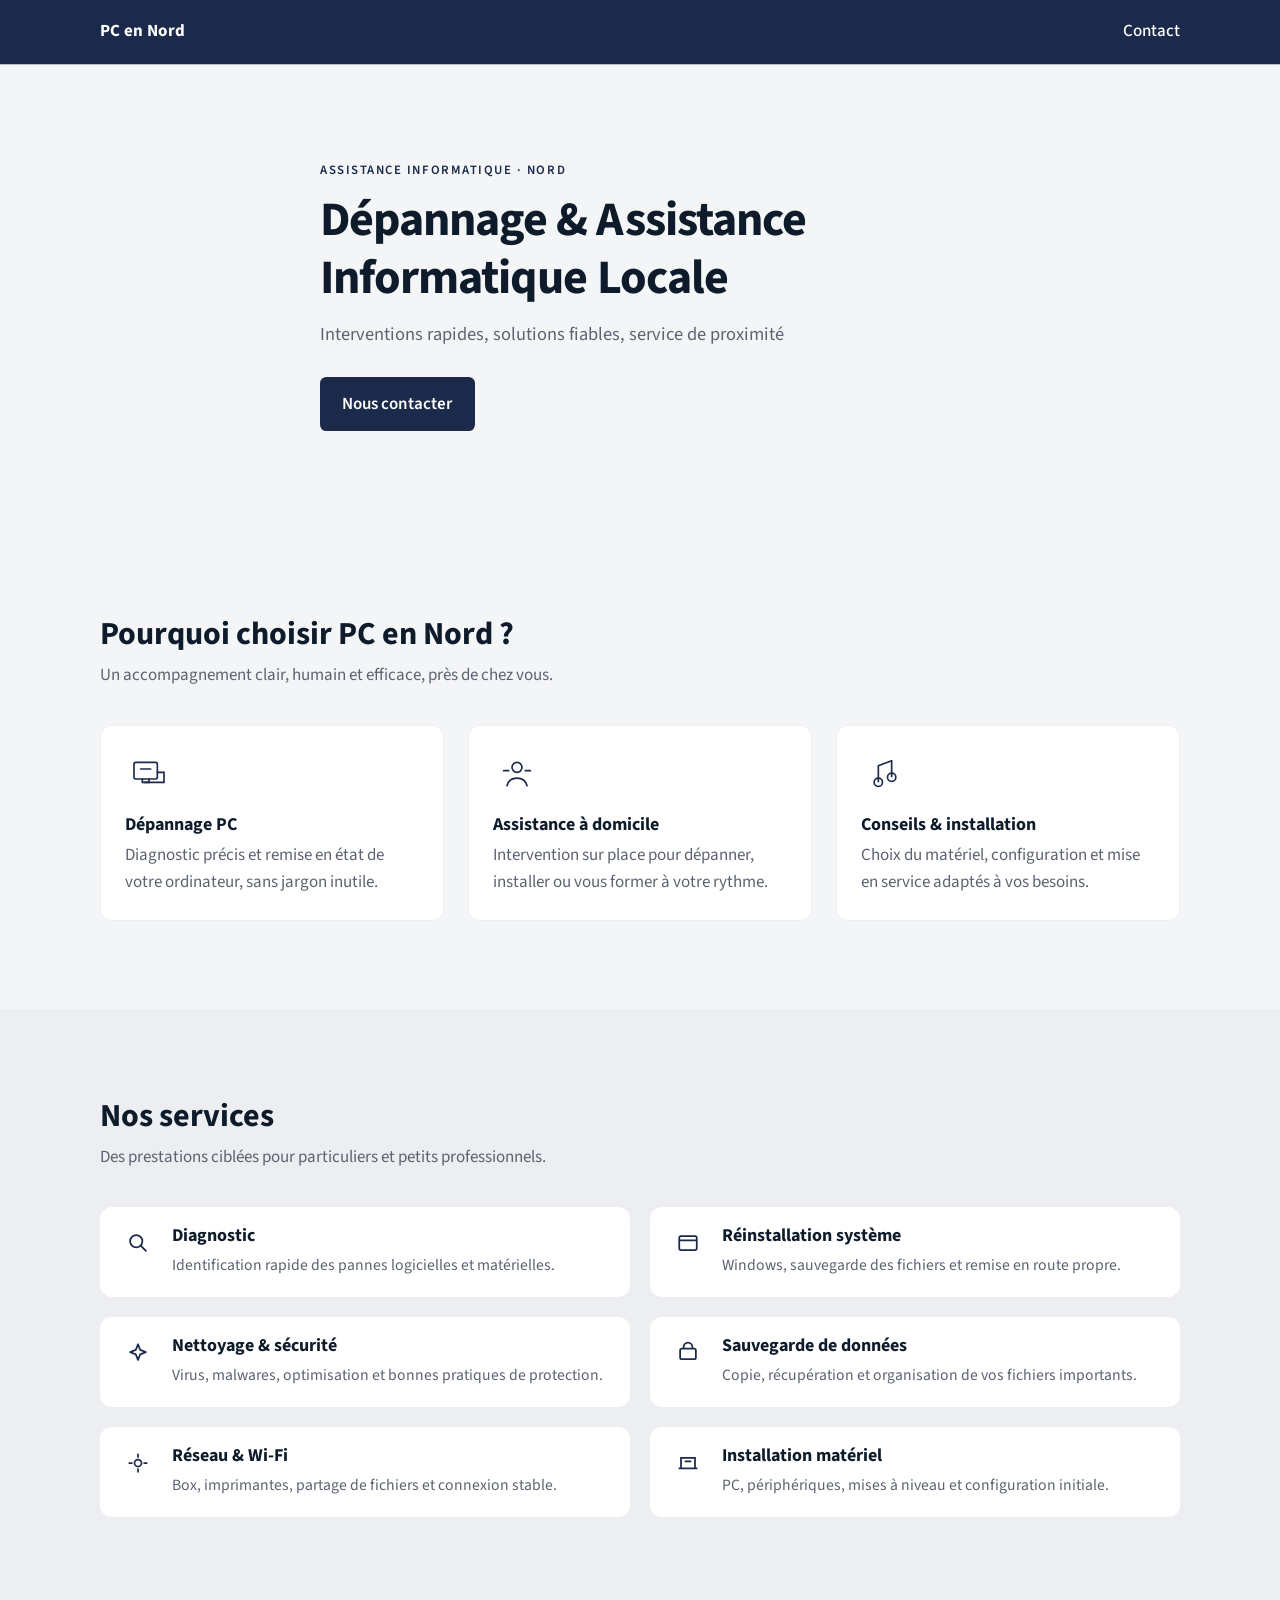
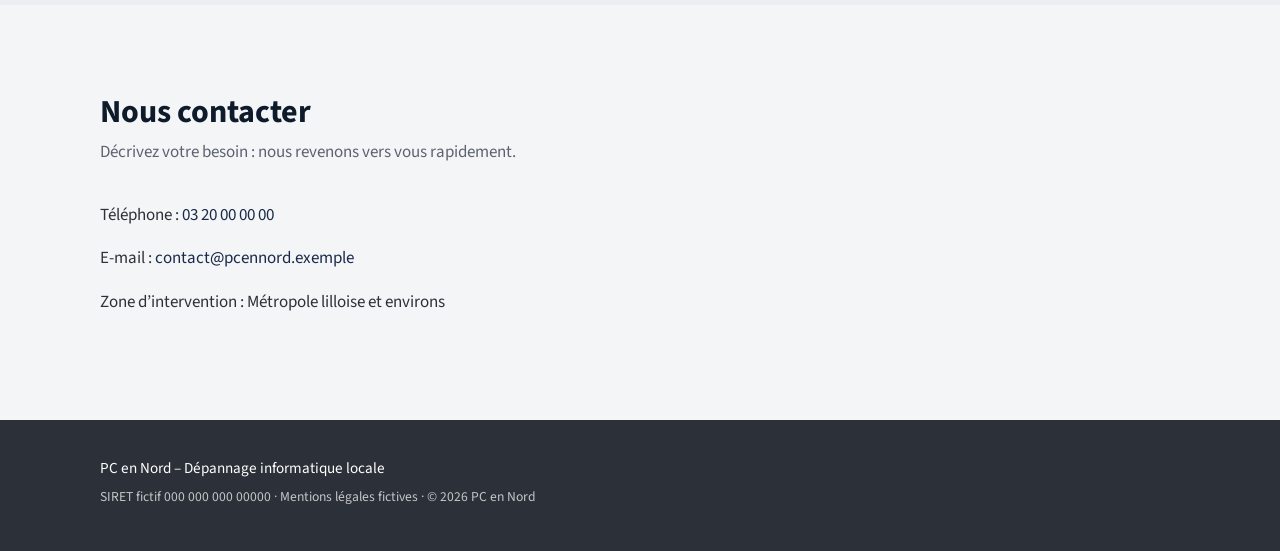
==== index.html @ b7070ec4 "Add contact page and enhance index layout with navigation and service sections" ====
<!DOCTYPE html>
<html lang="fr">
<head>
    <meta charset="UTF-8">
    <meta name="viewport" content="width=device-width, initial-scale=1.0">
    <meta name="description" content="PC en Nord – Dépannage et assistance informatique locale. Interventions rapides, solutions fiables, service de proximité.">
    <title>PC en Nord – Dépannage &amp; Assistance Informatique Locale</title>
    <link rel="preconnect" href="https://fonts.googleapis.com">
    <link rel="preconnect" href="https://fonts.gstatic.com" crossorigin>
    <link href="https://fonts.googleapis.com/css2?family=Source+Sans+3:wght@400;500;600;700&display=swap" rel="stylesheet">
    <link rel="stylesheet" href="style.css">
</head>
<body>
    <header class="site-header">
        <nav class="nav" aria-label="Navigation principale">
            <a class="nav__brand" href="index.html">PC en Nord</a>
            <a class="nav__link" href="contact.html">Contact</a>
        </nav>
    </header>

    <main>
        <section id="accueil" class="hero">
            <div class="container hero__inner">
                <p class="eyebrow">Assistance informatique · Nord</p>
                <h1>Dépannage &amp; Assistance Informatique Locale</h1>
                <p class="hero__lead">Interventions rapides, solutions fiables, service de proximité</p>
                <a class="btn" href="contact.html">Nous contacter</a>
            </div>
        </section>

        <section id="pourquoi" class="pourquoi" aria-labelledby="pourquoi-title">
            <div class="container">
                <h2 id="pourquoi-title">Pourquoi choisir PC en Nord&nbsp;?</h2>
                <p class="section-intro">Un accompagnement clair, humain et efficace, près de chez vous.</p>
                <ul class="cards">
                    <li class="card">
                        <span class="icon" aria-hidden="true">
                            <svg viewBox="0 0 48 48" fill="none">
                                <rect x="6" y="10" width="28" height="20" rx="2" stroke="currentColor" stroke-width="2"/>
                                <path d="M16 30v4h8v-4" stroke="currentColor" stroke-width="2" stroke-linecap="round"/>
                                <path d="M34 22h8v12H18" stroke="currentColor" stroke-width="2" stroke-linecap="round"/>
                                <path d="M14 18h12" stroke="currentColor" stroke-width="2" stroke-linecap="round"/>
                            </svg>
                        </span>
                        <h3>Dépannage PC</h3>
                        <p>Diagnostic précis et remise en état de votre ordinateur, sans jargon inutile.</p>
                    </li>
                    <li class="card">
                        <span class="icon" aria-hidden="true">
                            <svg viewBox="0 0 48 48" fill="none">
                                <path d="M24 22a6 6 0 1 0 0-12 6 6 0 0 0 0 12Z" stroke="currentColor" stroke-width="2"/>
                                <path d="M12 38c1.6-6 6.2-9 12-9s10.4 3 12 9" stroke="currentColor" stroke-width="2" stroke-linecap="round"/>
                                <path d="M8 20h6M34 20h6" stroke="currentColor" stroke-width="2" stroke-linecap="round"/>
                            </svg>
                        </span>
                        <h3>Assistance à domicile</h3>
                        <p>Intervention sur place pour dépanner, installer ou vous former à votre rythme.</p>
                    </li>
                    <li class="card">
                        <span class="icon" aria-hidden="true">
                            <svg viewBox="0 0 48 48" fill="none">
                                <path d="M16 34V14l16-6v20" stroke="currentColor" stroke-width="2" stroke-linejoin="round"/>
                                <circle cx="16" cy="34" r="5" stroke="currentColor" stroke-width="2"/>
                                <circle cx="32" cy="28" r="5" stroke="currentColor" stroke-width="2"/>
                            </svg>
                        </span>
                        <h3>Conseils &amp; installation</h3>
                        <p>Choix du matériel, configuration et mise en service adaptés à vos besoins.</p>
                    </li>
                </ul>
            </div>
        </section>

        <section id="services" class="services" aria-labelledby="services-title">
            <div class="container">
                <h2 id="services-title">Nos services</h2>
                <p class="section-intro">Des prestations ciblées pour particuliers et petits professionnels.</p>
                <ul class="services__list">
                    <li>
                        <span class="icon icon--sm" aria-hidden="true">
                            <svg viewBox="0 0 32 32" fill="none">
                                <circle cx="14" cy="14" r="7" stroke="currentColor" stroke-width="2"/>
                                <path d="M19 19l6 6" stroke="currentColor" stroke-width="2" stroke-linecap="round"/>
                            </svg>
                        </span>
                        <div>
                            <h3>Diagnostic</h3>
                            <p>Identification rapide des pannes logicielles et matérielles.</p>
                        </div>
                    </li>
                    <li>
                        <span class="icon icon--sm" aria-hidden="true">
                            <svg viewBox="0 0 32 32" fill="none">
                                <rect x="6" y="8" width="20" height="16" rx="2" stroke="currentColor" stroke-width="2"/>
                                <path d="M6 13h20" stroke="currentColor" stroke-width="2"/>
                            </svg>
                        </span>
                        <div>
                            <h3>Réinstallation système</h3>
                            <p>Windows, sauvegarde des fichiers et remise en route propre.</p>
                        </div>
                    </li>
                    <li>
                        <span class="icon icon--sm" aria-hidden="true">
                            <svg viewBox="0 0 32 32" fill="none">
                                <path d="M16 6l2.5 6.5L25 15l-6.5 2.5L16 24l-2.5-6.5L7 15l6.5-2.5L16 6Z" stroke="currentColor" stroke-width="2" stroke-linejoin="round"/>
                            </svg>
                        </span>
                        <div>
                            <h3>Nettoyage &amp; sécurité</h3>
                            <p>Virus, malwares, optimisation et bonnes pratiques de protection.</p>
                        </div>
                    </li>
                    <li>
                        <span class="icon icon--sm" aria-hidden="true">
                            <svg viewBox="0 0 32 32" fill="none">
                                <rect x="7" y="11" width="18" height="12" rx="2" stroke="currentColor" stroke-width="2"/>
                                <path d="M11 11V9a5 5 0 0 1 10 0v2" stroke="currentColor" stroke-width="2"/>
                            </svg>
                        </span>
                        <div>
                            <h3>Sauvegarde de données</h3>
                            <p>Copie, récupération et organisation de vos fichiers importants.</p>
                        </div>
                    </li>
                    <li>
                        <span class="icon icon--sm" aria-hidden="true">
                            <svg viewBox="0 0 32 32" fill="none">
                                <circle cx="16" cy="16" r="4" stroke="currentColor" stroke-width="2"/>
                                <path d="M16 6v3M16 23v3M6 16h3M23 16h3" stroke="currentColor" stroke-width="2" stroke-linecap="round"/>
                            </svg>
                        </span>
                        <div>
                            <h3>Réseau &amp; Wi-Fi</h3>
                            <p>Box, imprimantes, partage de fichiers et connexion stable.</p>
                        </div>
                    </li>
                    <li>
                        <span class="icon icon--sm" aria-hidden="true">
                            <svg viewBox="0 0 32 32" fill="none">
                                <path d="M8 22V10h16v12" stroke="currentColor" stroke-width="2"/>
                                <path d="M6 22h20" stroke="currentColor" stroke-width="2" stroke-linecap="round"/>
                                <path d="M13 14h6" stroke="currentColor" stroke-width="2" stroke-linecap="round"/>
                            </svg>
                        </span>
                        <div>
                            <h3>Installation matériel</h3>
                            <p>PC, périphériques, mises à niveau et configuration initiale.</p>
                        </div>
                    </li>
                </ul>
            </div>
        </section>

        <section id="contact" class="contact" aria-labelledby="contact-title">
            <div class="container contact__inner">
                <h2 id="contact-title">Nous contacter</h2>
                <p class="section-intro">Décrivez votre besoin : nous revenons vers vous rapidement.</p>
                <address class="contact__details">
                    <p>Téléphone : <a href="tel:+33320000000">03 20 00 00 00</a></p>
                    <p>E-mail : <a href="mailto:contact@pcennord.exemple">contact@pcennord.exemple</a></p>
                    <p>Zone d’intervention : Métropole lilloise et environs</p>
                </address>
            </div>
        </section>
    </main>

    <footer class="site-footer">
        <div class="container">
            <p>PC en Nord – Dépannage informatique locale</p>
            <p class="footer__mentions">SIRET fictif 000 000 000 00000 · Mentions légales fictives · © 2026 PC en Nord</p>
        </div>
    </footer>
</body>
</html>
---- style.css ----
:root {
    --fog: #f4f5f7;
    --fog-muted: #eceef2;
    --white: #ffffff;
    --anthracite: #2c3038;
    --dark-blue: #1b2a4a;
    --deep-blue: #0d1b2a;
    --text: #2c3038;
    --text-muted: #5c6370;
    --header-h: 4rem;
    --space: 1.25rem;
    --radius: 0.75rem;
}

*,
*::before,
*::after {
    box-sizing: border-box;
}

html {
    scroll-behavior: smooth;
}

section[id] {
    scroll-margin-top: var(--header-h);
}

body {
    margin: 0;
    font-family: "Source Sans 3", system-ui, sans-serif;
    font-size: 1.0625rem;
    line-height: 1.6;
    color: var(--text);
    background: var(--fog);
}

img,
svg {
    display: block;
    max-width: 100%;
}

a {
    color: inherit;
}

h1,
h2,
h3 {
    line-height: 1.2;
    color: var(--deep-blue);
    font-weight: 700;
}

h1 {
    margin: 0 0 0.75rem;
    font-size: clamp(1.85rem, 6vw, 3rem);
    letter-spacing: -0.02em;
}

h2 {
    margin: 0 0 0.5rem;
    font-size: clamp(1.5rem, 4vw, 2rem);
}

h3 {
    margin: 0 0 0.4rem;
    font-size: 1.125rem;
}

p {
    margin: 0 0 1rem;
}

ul {
    margin: 0;
    padding: 0;
    list-style: none;
}

.container {
    width: min(1080px, calc(100% - 2rem));
    margin-inline: auto;
}

.site-header {
    position: fixed;
    inset: 0 0 auto;
    z-index: 100;
    background: var(--dark-blue);
    box-shadow: 0 1px 0 rgba(13, 27, 42, 0.25);
}

.nav {
    display: flex;
    align-items: center;
    justify-content: space-between;
    width: min(1080px, calc(100% - 2rem));
    margin-inline: auto;
    min-height: var(--header-h);
}

.nav__brand {
    text-decoration: none;
    color: var(--white);
    font-weight: 700;
    letter-spacing: 0.02em;
}

.nav__link {
    text-decoration: none;
    color: var(--white);
    font-weight: 500;
    padding: 0.35rem 0;
    border-bottom: 1px solid transparent;
    transition: opacity 0.2s ease, border-color 0.2s ease;
}

.nav__brand:hover,
.nav__link:hover,
.nav__brand:focus-visible,
.nav__link:focus-visible {
    opacity: 0.82;
}

.nav__link:hover,
.nav__link:focus-visible {
    border-bottom-color: rgba(255, 255, 255, 0.45);
}

.hero {
    padding: calc(var(--header-h) + 4.5rem) 0 4.5rem;
    background: var(--fog);
}

.hero__inner {
    max-width: 40rem;
}

.eyebrow {
    margin: 0 0 0.75rem;
    font-size: 0.8rem;
    font-weight: 600;
    letter-spacing: 0.12em;
    text-transform: uppercase;
    color: var(--dark-blue);
}

.hero__lead {
    margin-bottom: 1.75rem;
    font-size: 1.15rem;
    color: var(--text-muted);
}

.btn {
    display: inline-block;
    padding: 0.85rem 1.4rem;
    background: var(--dark-blue);
    color: var(--white);
    text-decoration: none;
    font: inherit;
    font-weight: 600;
    border: 0;
    border-radius: 0.4rem;
    cursor: pointer;
    transition: background 0.2s ease, opacity 0.2s ease;
}

.btn:hover,
.btn:focus-visible {
    background: var(--deep-blue);
}

.pourquoi,
.services,
.contact {
    padding: 4.5rem 0;
}

.section-intro {
    margin-bottom: 2.25rem;
    max-width: 36rem;
    color: var(--text-muted);
}

.cards {
    display: grid;
    gap: 1.25rem;
}

.card {
    padding: 1.5rem;
    background: var(--white);
    border: 1px solid var(--fog-muted);
    border-radius: var(--radius);
}

.card p {
    margin-bottom: 0;
    color: var(--text-muted);
}

.icon {
    display: grid;
    place-items: center;
    width: 3rem;
    height: 3rem;
    margin-bottom: 1rem;
    color: var(--dark-blue);
}

.icon svg {
    width: 2.5rem;
    height: 2.5rem;
}

.icon--sm {
    width: 2.25rem;
    height: 2.25rem;
    margin: 0;
    flex-shrink: 0;
}

.icon--sm svg {
    width: 1.75rem;
    height: 1.75rem;
}

.services {
    background: var(--fog-muted);
}

.services__list {
    display: grid;
    gap: 1rem;
}

.services__list li {
    display: flex;
    gap: 1rem;
    align-items: flex-start;
    padding: 1.15rem 1.25rem;
    background: var(--white);
    border-radius: var(--radius);
}

.services__list p {
    margin: 0;
    color: var(--text-muted);
    font-size: 0.98rem;
}

.contact {
    background: var(--fog);
}

.contact__details {
    font-style: normal;
}

.contact__details a {
    color: var(--dark-blue);
    text-decoration: none;
    border-bottom: 1px solid transparent;
}

.contact__details a:hover,
.contact__details a:focus-visible {
    border-bottom-color: var(--dark-blue);
}

.nav__link[aria-current="page"] {
    border-bottom-color: rgba(255, 255, 255, 0.55);
}

.page-intro {
    padding: calc(var(--header-h) + 3.5rem) 0 1.5rem;
    background: var(--fog);
}

.form-section {
    padding: 0 0 4.5rem;
    background: var(--fog);
}

.contact-form {
    max-width: 40rem;
    padding: 1.5rem;
    background: var(--white);
    border: 1px solid var(--fog-muted);
    border-radius: var(--radius);
}

.form-grid {
    display: grid;
    gap: 1.15rem;
}

.field {
    display: flex;
    flex-direction: column;
    gap: 0.4rem;
    margin-bottom: 1.15rem;
}

.form-grid .field {
    margin-bottom: 0;
}

.field label {
    font-weight: 600;
    color: var(--anthracite);
    font-size: 0.95rem;
}

.field input,
.field textarea {
    width: 100%;
    padding: 0.7rem 0.8rem;
    font: inherit;
    color: var(--text);
    background: var(--fog);
    border: 1px solid #d5d8de;
    border-radius: 0.4rem;
}

.field input:focus,
.field textarea:focus {
    outline: 2px solid var(--dark-blue);
    outline-offset: 1px;
    border-color: var(--dark-blue);
    background: var(--white);
}

.field textarea {
    resize: vertical;
    min-height: 8rem;
}

.field--check {
    flex-direction: row;
    align-items: flex-start;
    gap: 0.65rem;
}

.field--check input {
    width: 1.1rem;
    height: 1.1rem;
    margin-top: 0.2rem;
    accent-color: var(--dark-blue);
    flex-shrink: 0;
}

.field--check label {
    font-weight: 500;
}

.site-footer {
    padding: 2.25rem 0;
    background: var(--anthracite);
    color: var(--white);
    font-size: 0.95rem;
}

.site-footer p {
    margin: 0 0 0.4rem;
}

.footer__mentions {
    margin: 0;
    opacity: 0.72;
    font-size: 0.85rem;
}

@media (min-width: 720px) {
    .cards {
        grid-template-columns: repeat(3, 1fr);
        gap: 1.5rem;
    }

    .services__list {
        grid-template-columns: repeat(2, 1fr);
        gap: 1.25rem;
    }

    .hero {
        padding: calc(var(--header-h) + 6rem) 0 6rem;
    }

    .pourquoi,
    .services,
    .contact {
        padding: 5.5rem 0;
    }

    .page-intro {
        padding: calc(var(--header-h) + 4.5rem) 0 2rem;
    }

    .form-section {
        padding: 0 0 5.5rem;
    }

    .contact-form {
        padding: 2rem;
    }

    .form-grid {
        grid-template-columns: 1fr 1fr;
        gap: 1.25rem 1.15rem;
    }
}
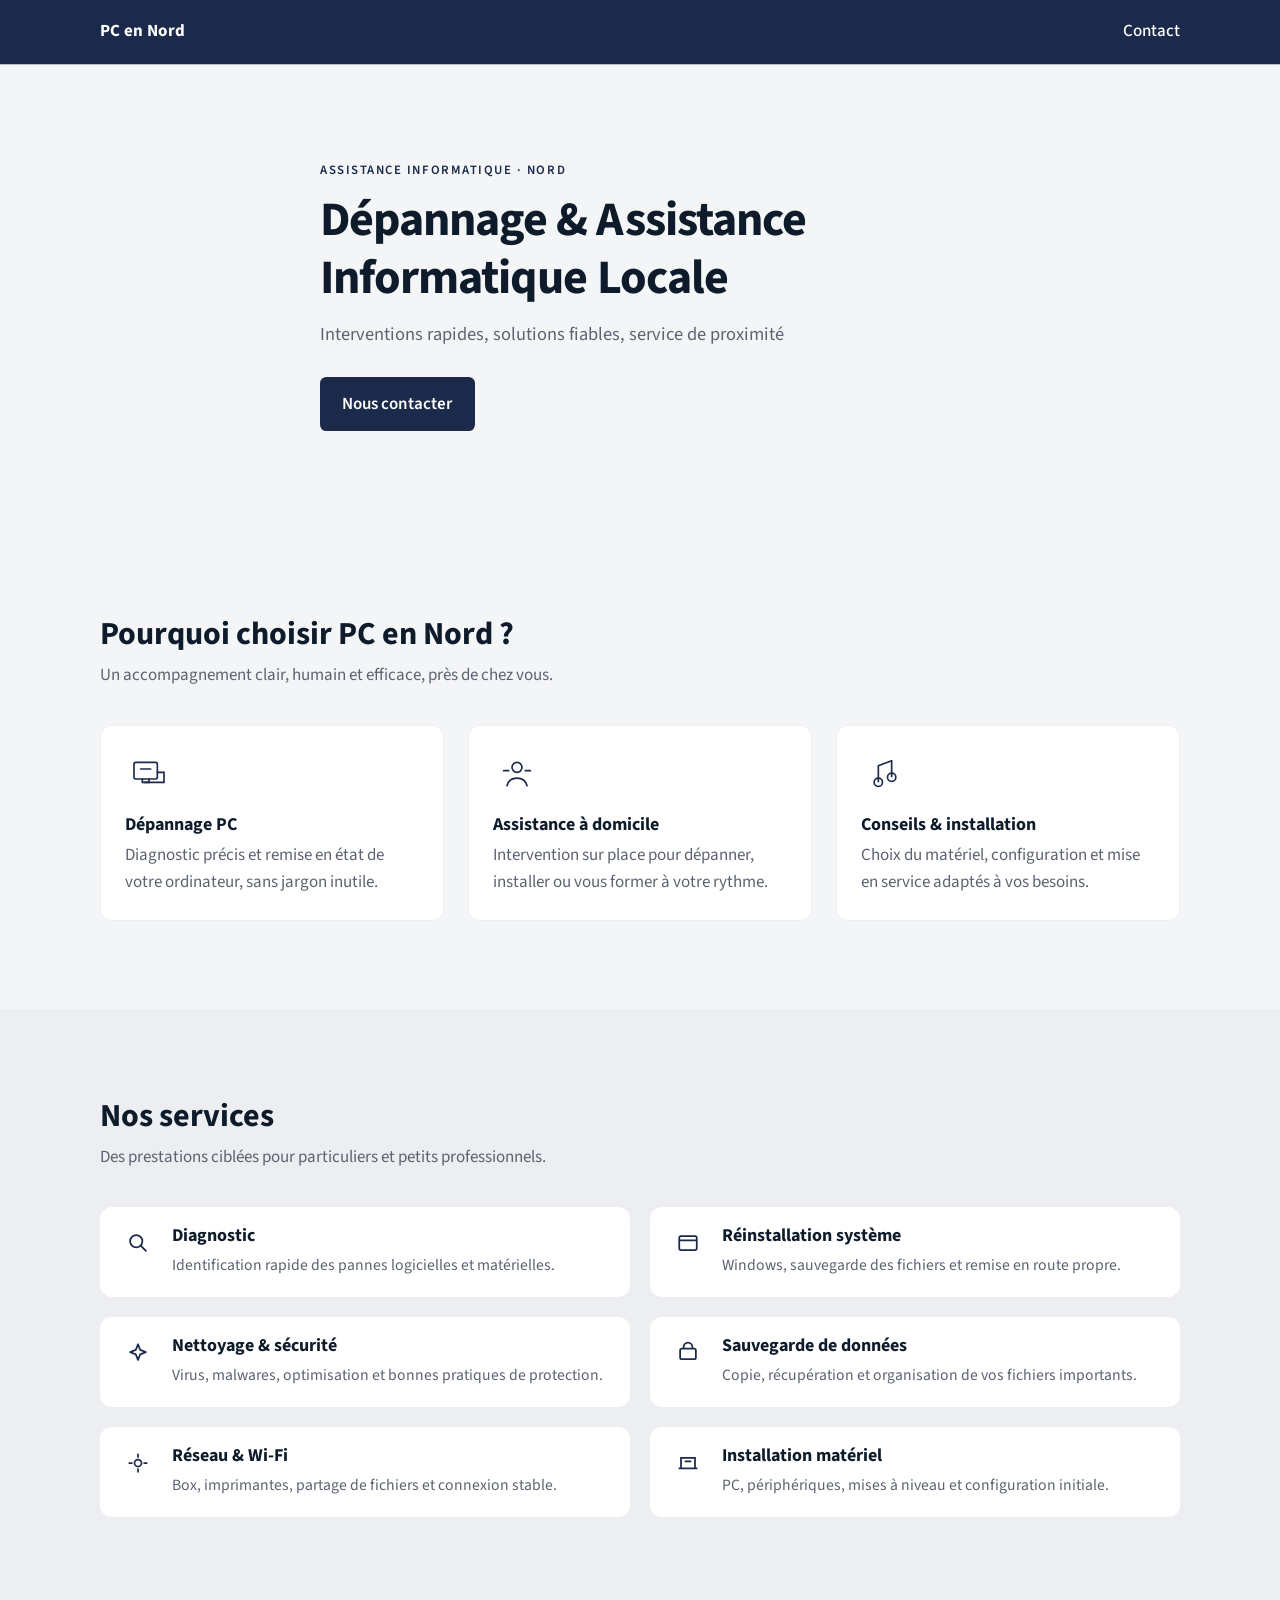
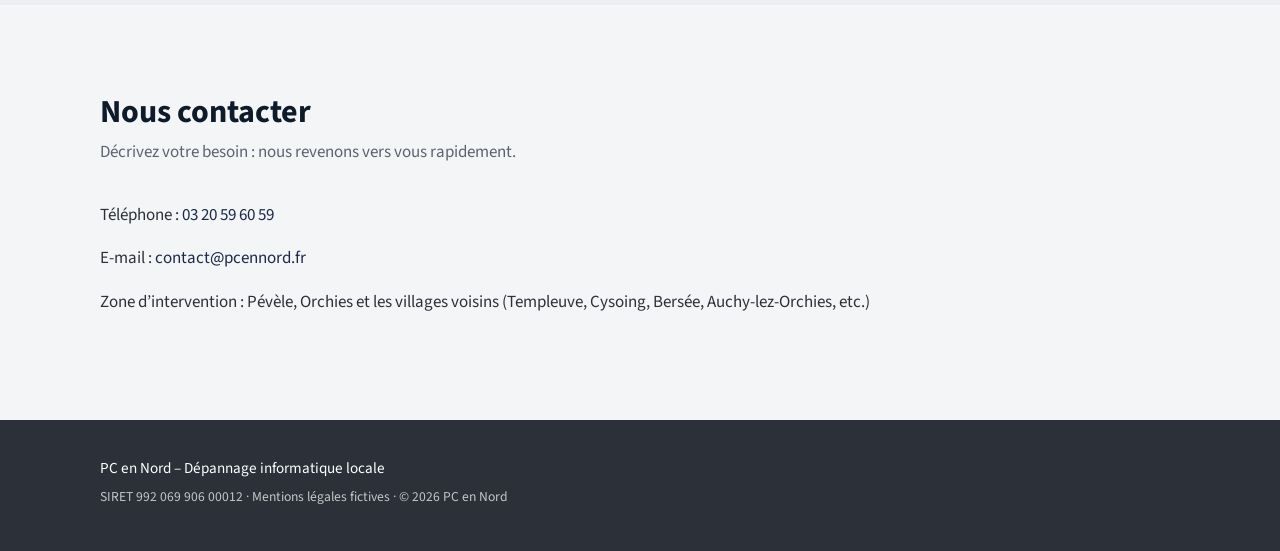
==== commit eb9c9603: "Configuration du SIRET, mail, n° de telephone dans le pied de page index.html" ====
--- a/index.html
+++ b/index.html
@@ -157,9 +157,9 @@
                 <h2 id="contact-title">Nous contacter</h2>
                 <p class="section-intro">Décrivez votre besoin : nous revenons vers vous rapidement.</p>
                 <address class="contact__details">
-                    <p>Téléphone : <a href="tel:+33320000000">03 20 00 00 00</a></p>
-                    <p>E-mail : <a href="mailto:contact@pcennord.exemple">contact@pcennord.exemple</a></p>
-                    <p>Zone d’intervention : Métropole lilloise et environs</p>
+                    <p>Téléphone : <a href="tel:+33320000000">03 20 59 60 59</a></p>
+                    <p>E-mail : <a href="mailto:contact@pcennord.exemple">contact@pcennord.fr</a></p>
+                    <p>Zone d’intervention :  Pévèle, Orchies et les villages voisins (Templeuve, Cysoing, Bersée, Auchy‑lez‑Orchies, etc.)</p>
                 </address>
             </div>
         </section>
@@ -168,7 +168,7 @@
     <footer class="site-footer">
         <div class="container">
             <p>PC en Nord – Dépannage informatique locale</p>
-            <p class="footer__mentions">SIRET fictif 000 000 000 00000 · Mentions légales fictives · © 2026 PC en Nord</p>
+            <p class="footer__mentions">SIRET 992 069 906 00012 · Mentions légales fictives · © 2026 PC en Nord</p>
         </div>
     </footer>
 </body>
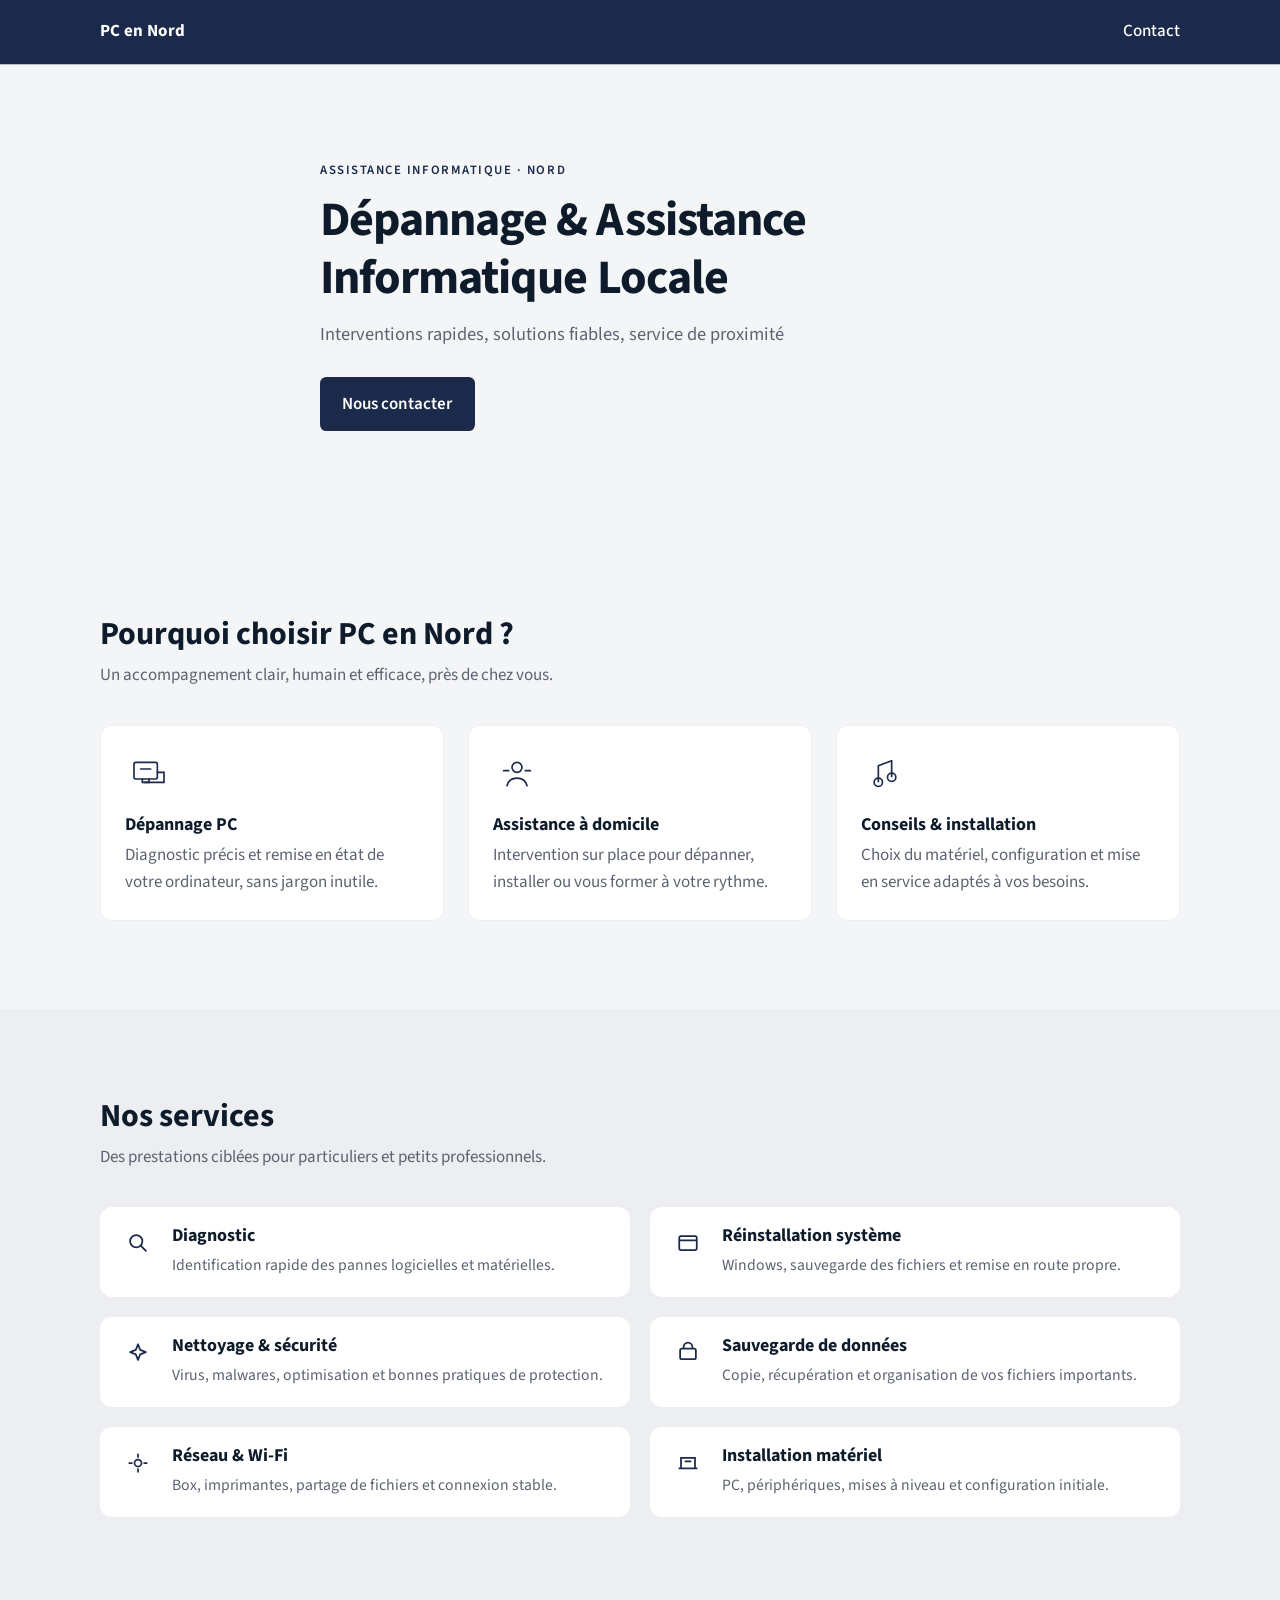
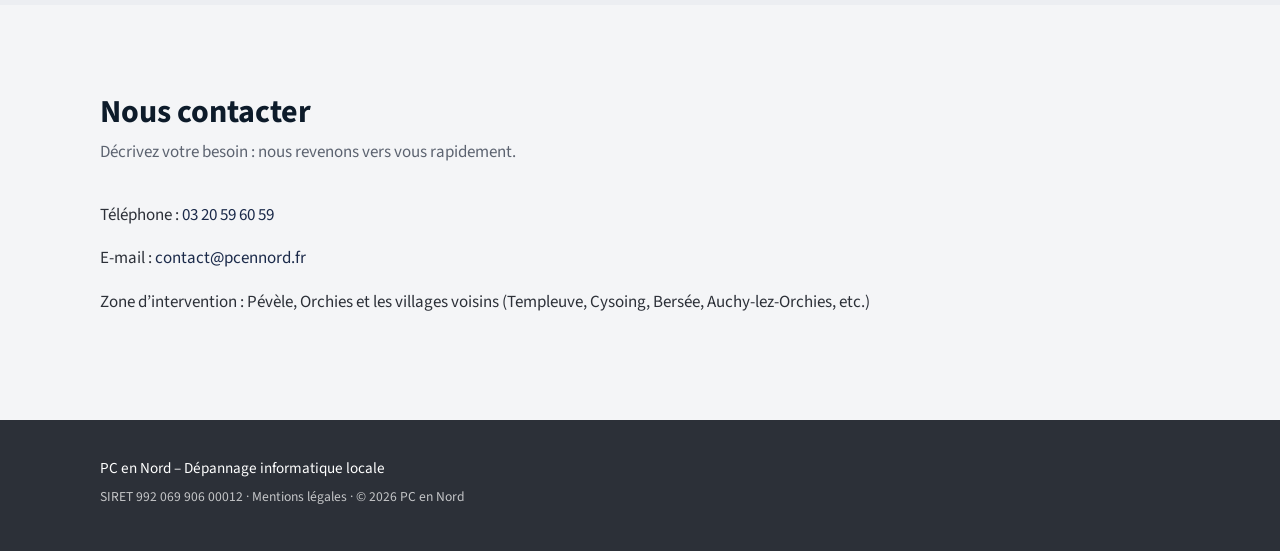
==== commit 00132981: "Modification des Montions Légales sur index.html" ====
--- a/index.html
+++ b/index.html
@@ -168,7 +168,7 @@
     <footer class="site-footer">
         <div class="container">
             <p>PC en Nord – Dépannage informatique locale</p>
-            <p class="footer__mentions">SIRET 992 069 906 00012 · Mentions légales fictives · © 2026 PC en Nord</p>
+            <p class="footer__mentions">SIRET 992 069 906 00012 · Mentions légales · © 2026 PC en Nord</p>
         </div>
     </footer>
 </body>
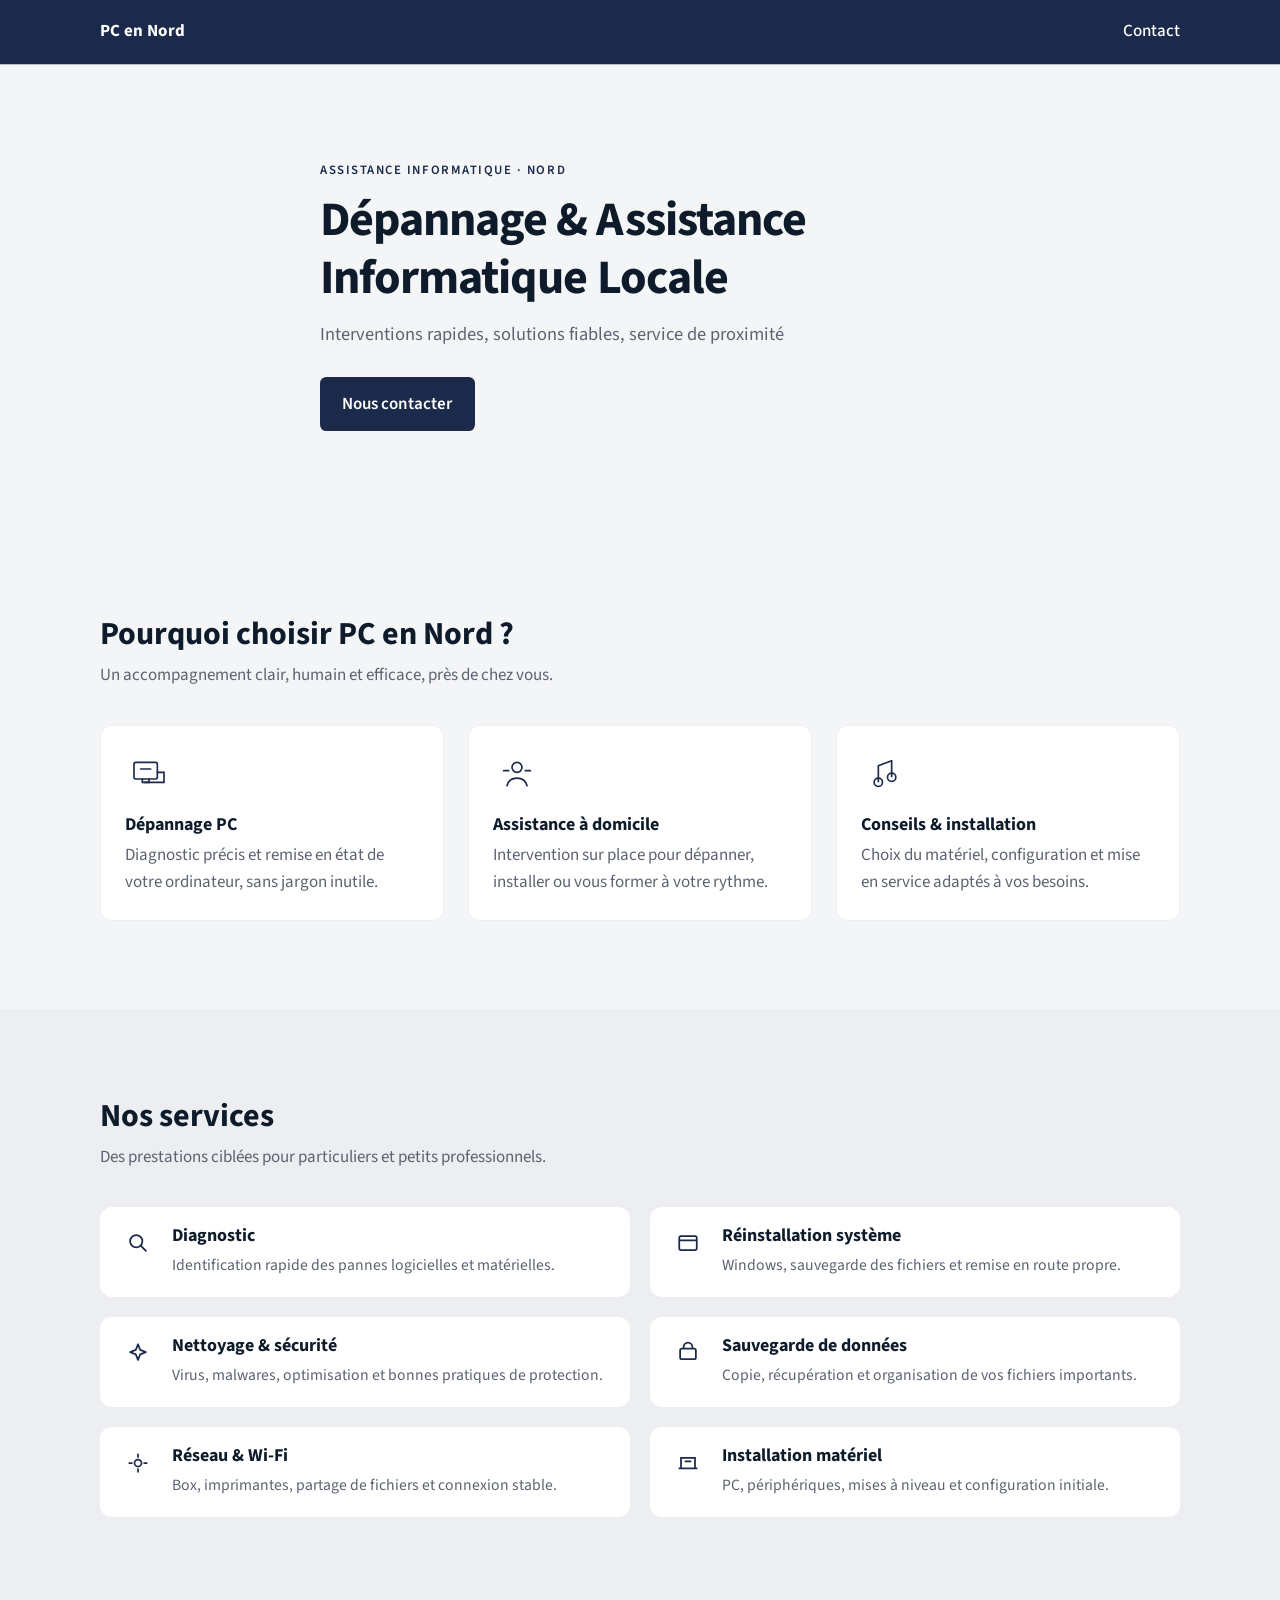
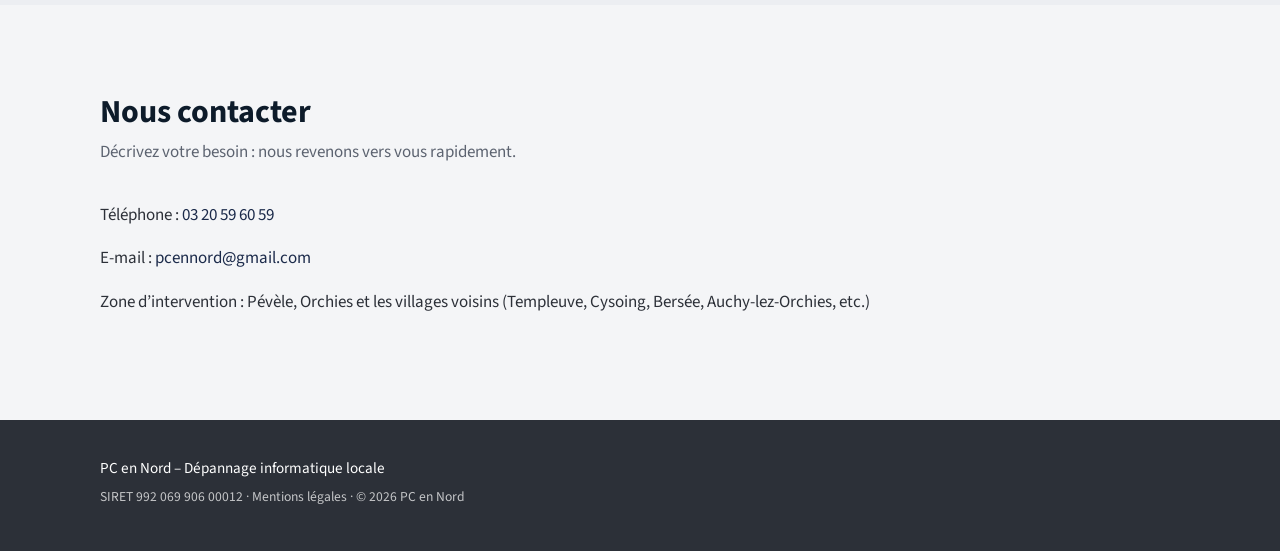
==== commit bf38aa28: "Modification de l'adresse mail dans index.html" ====
--- a/index.html
+++ b/index.html
@@ -158,7 +158,7 @@
                 <p class="section-intro">Décrivez votre besoin : nous revenons vers vous rapidement.</p>
                 <address class="contact__details">
                     <p>Téléphone : <a href="tel:+33320000000">03 20 59 60 59</a></p>
-                    <p>E-mail : <a href="mailto:contact@pcennord.exemple">contact@pcennord.fr</a></p>
+                    <p>E-mail : <a href="mailto:contact@pcennord.exemple">pcennord@gmail.com</a></p>
                     <p>Zone d’intervention :  Pévèle, Orchies et les villages voisins (Templeuve, Cysoing, Bersée, Auchy‑lez‑Orchies, etc.)</p>
                 </address>
             </div>
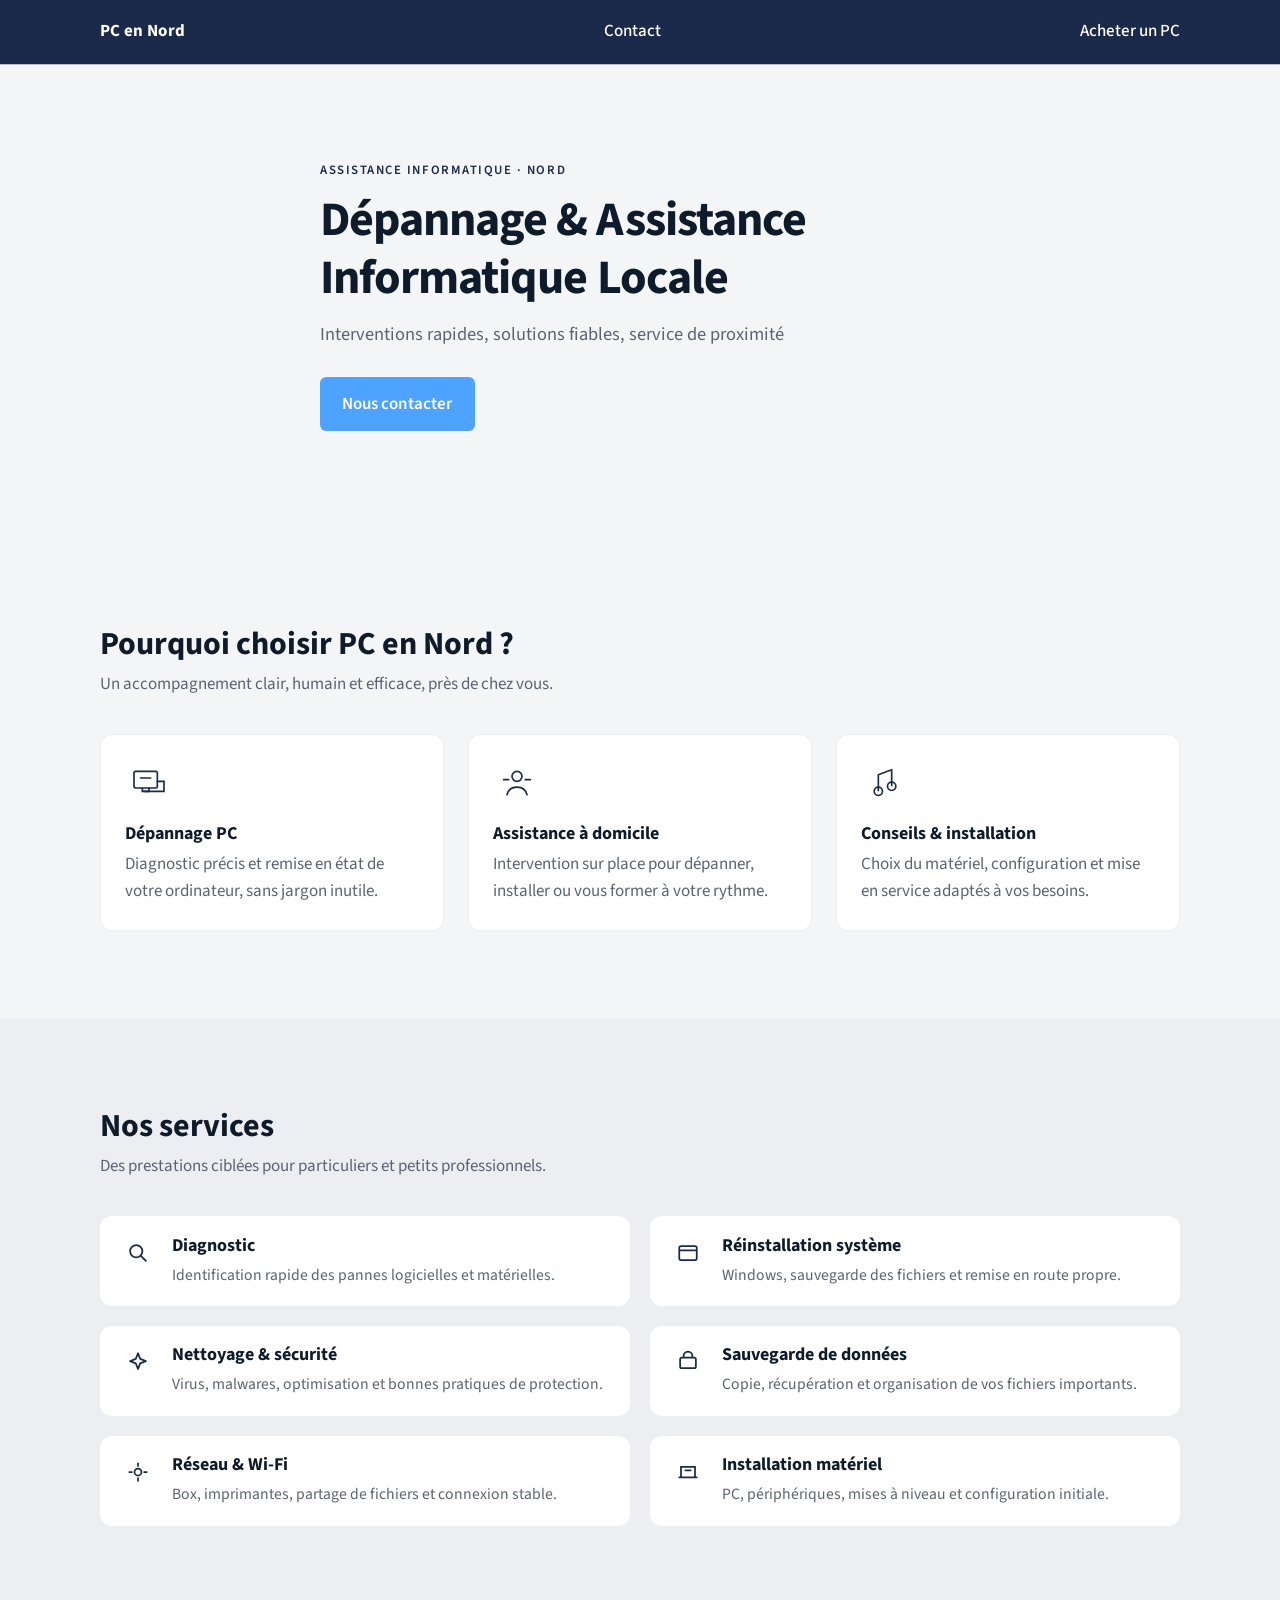
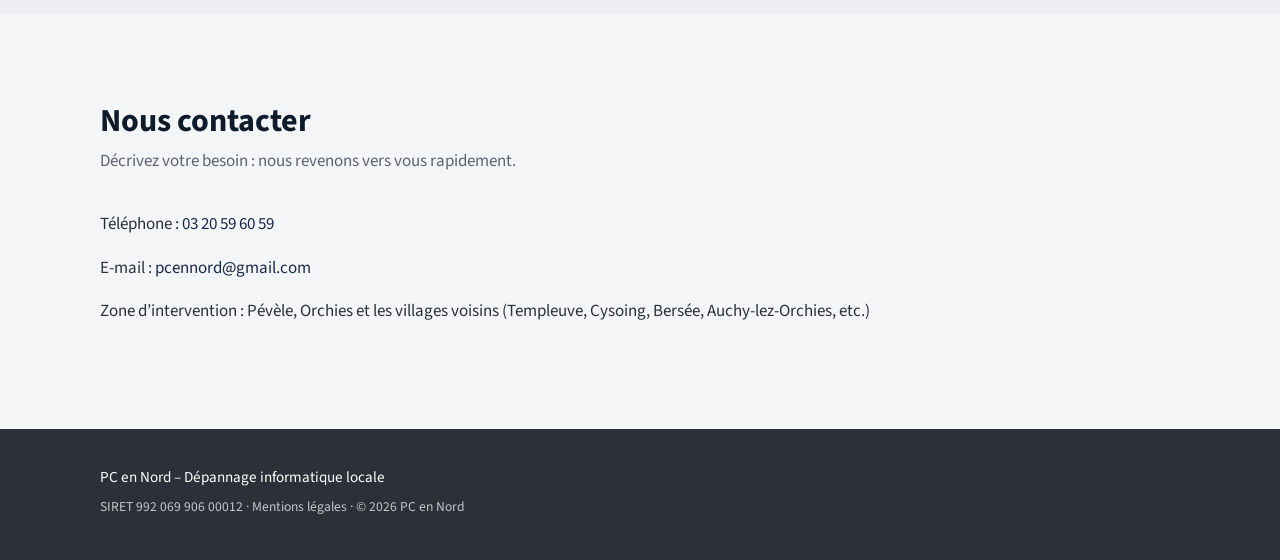
==== commit 56bb2bed: "Ajout page reconditionnement Dell Optiplex 3020" ====
--- a/index.html
+++ b/index.html
@@ -15,6 +15,7 @@
         <nav class="nav" aria-label="Navigation principale">
             <a class="nav__brand" href="index.html">PC en Nord</a>
             <a class="nav__link" href="contact.html">Contact</a>
+            <a class="nav__link" href="Présentation_PC.html">Acheter un PC</a>
         </nav>
     </header>
 
--- a/style.css
+++ b/style.css
@@ -156,7 +156,7 @@
 .btn {
     display: inline-block;
     padding: 0.85rem 1.4rem;
-    background: var(--dark-blue);
+    background: #4DA3FF;
     color: var(--white);
     text-decoration: none;
     font: inherit;
@@ -164,12 +164,40 @@
     border: 0;
     border-radius: 0.4rem;
     cursor: pointer;
-    transition: background 0.2s ease, opacity 0.2s ease;
+
+    position: relative;
+    overflow: hidden;
+
+    transition: all 0.3s ease;
+}
+
+.btn::before{
+    content: "";
+    position: absolute;
+    top: 0;
+    left: -100%;
+
+    width: 50%;
+    height: 100%;
+
+    background: linear-gradient(
+        90deg,
+        transparent,
+        rgba(255,255,255,0.35),
+        transparent
+    );
+
+    transition: left 0.7s ease;
 }
 
 .btn:hover,
 .btn:focus-visible {
-    background: var(--deep-blue);
+    background: #2F80ED;
+    transform: translateY(-3px);
+}
+
+.btn:hover::before{
+    left: 150%;
 }
 
 .pourquoi,
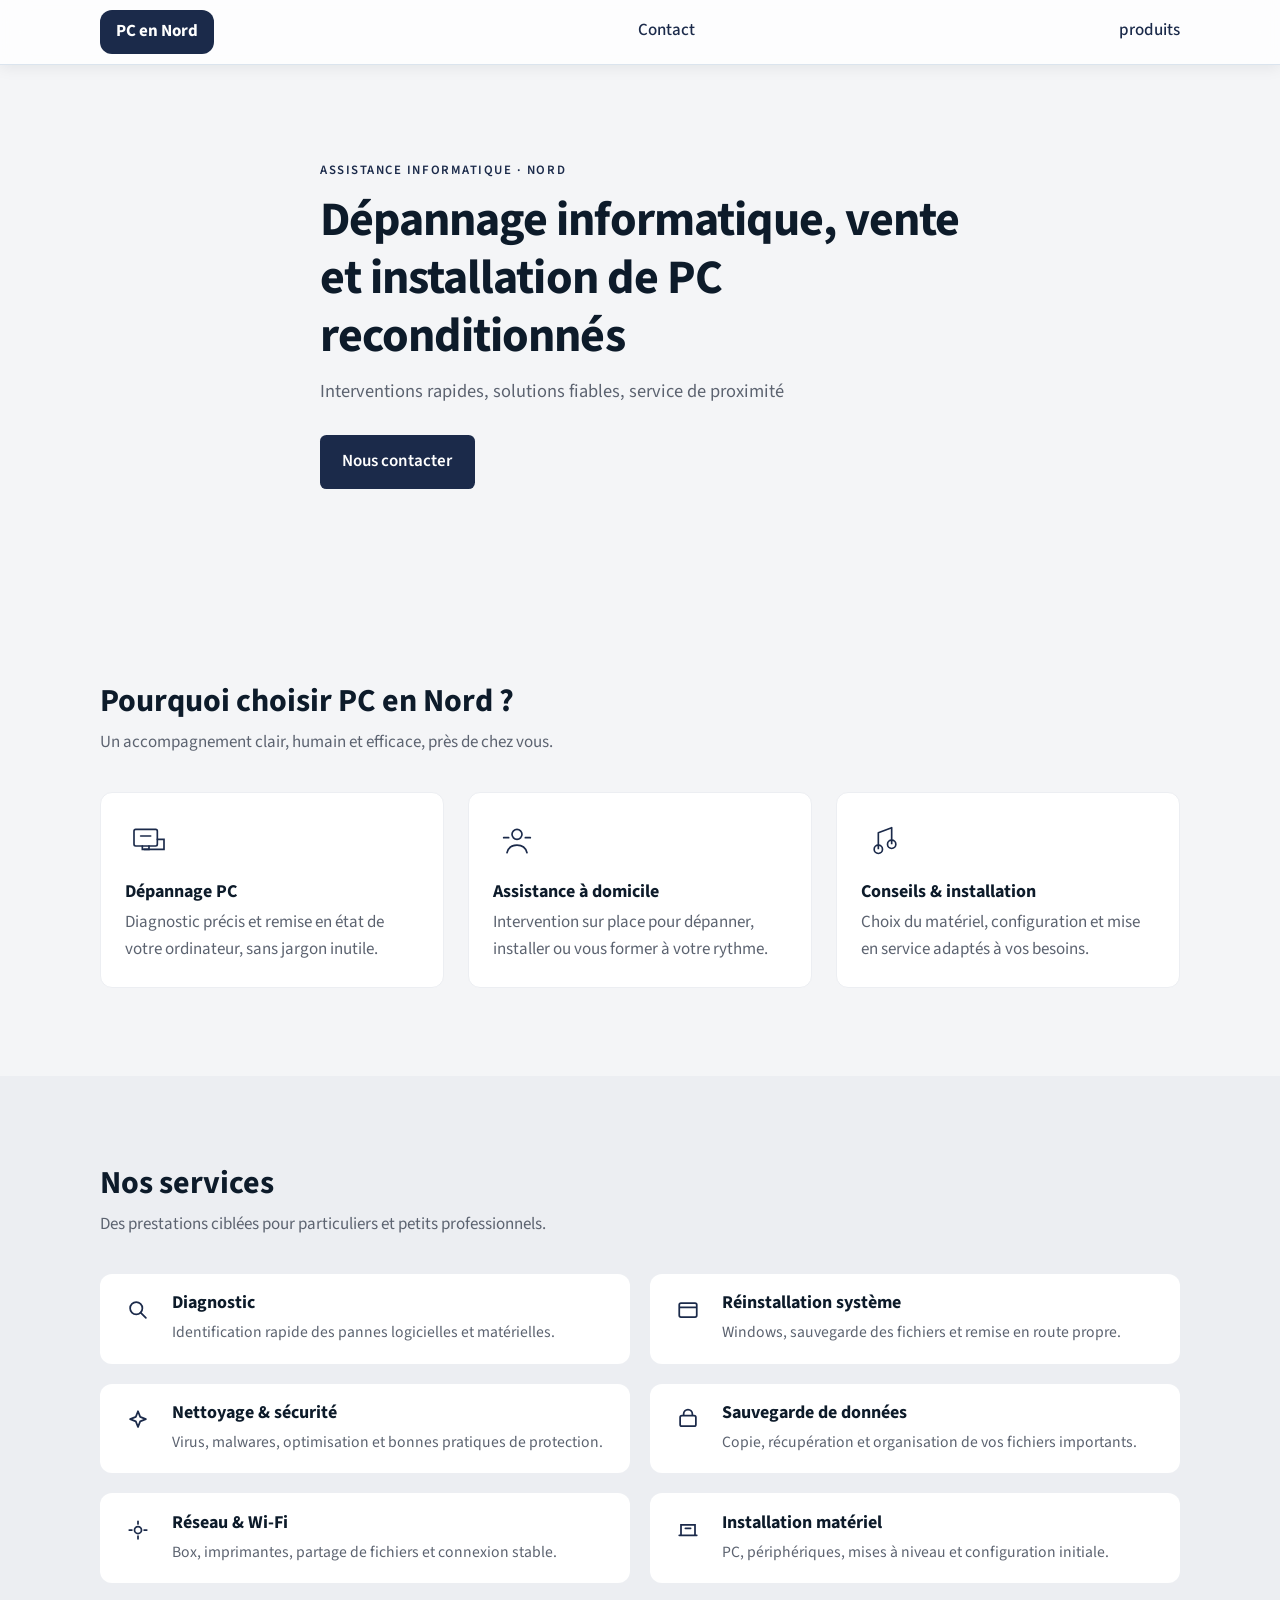
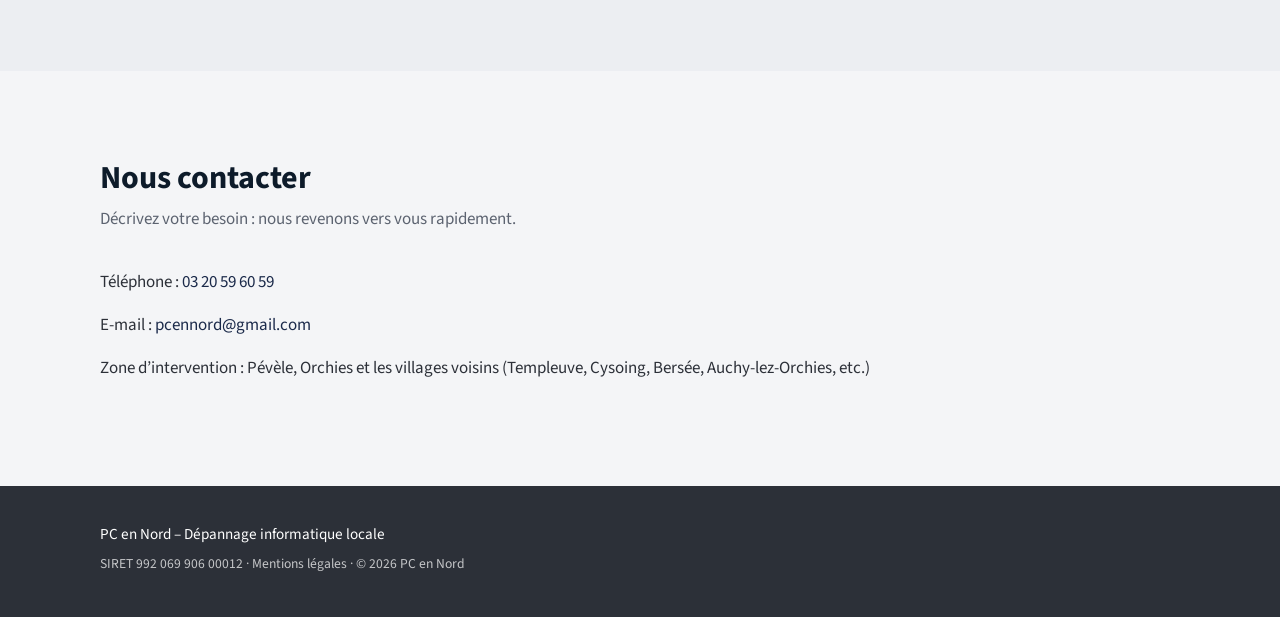
==== commit bf50236a: "Refonte UX : nouveau menu, catalogue produits et améliorations visuelles" ====
--- a/index.html
+++ b/index.html
@@ -4,7 +4,7 @@
     <meta charset="UTF-8">
     <meta name="viewport" content="width=device-width, initial-scale=1.0">
     <meta name="description" content="PC en Nord – Dépannage et assistance informatique locale. Interventions rapides, solutions fiables, service de proximité.">
-    <title>PC en Nord – Dépannage &amp; Assistance Informatique Locale</title>
+    <title>Dépannage informatique, vente et installation de PC reconditionnés</title>
     <link rel="preconnect" href="https://fonts.googleapis.com">
     <link rel="preconnect" href="https://fonts.gstatic.com" crossorigin>
     <link href="https://fonts.googleapis.com/css2?family=Source+Sans+3:wght@400;500;600;700&display=swap" rel="stylesheet">
@@ -15,7 +15,7 @@
         <nav class="nav" aria-label="Navigation principale">
             <a class="nav__brand" href="index.html">PC en Nord</a>
             <a class="nav__link" href="contact.html">Contact</a>
-            <a class="nav__link" href="Présentation_PC.html">Acheter un PC</a>
+            <a class="nav__link" href="produits.html">produits</a>
         </nav>
     </header>
 
@@ -23,7 +23,7 @@
         <section id="accueil" class="hero">
             <div class="container hero__inner">
                 <p class="eyebrow">Assistance informatique · Nord</p>
-                <h1>Dépannage &amp; Assistance Informatique Locale</h1>
+                <h1>Dépannage informatique, vente et installation de PC reconditionnés</h1>
                 <p class="hero__lead">Interventions rapides, solutions fiables, service de proximité</p>
                 <a class="btn" href="contact.html">Nous contacter</a>
             </div>
--- a/style.css
+++ b/style.css
@@ -88,8 +88,13 @@
     position: fixed;
     inset: 0 0 auto;
     z-index: 100;
-    background: var(--dark-blue);
-    box-shadow: 0 1px 0 rgba(13, 27, 42, 0.25);
+
+    background: rgba(255, 255, 255, 0.80);
+    backdrop-filter: blur(14px);
+    -webkit-backdrop-filter: blur(14px);
+
+    border-bottom: 1px solid #dbe4ee;
+    box-shadow: 0 2px 15px rgba(13, 27, 42, 0.08);
 }
 
 .nav {
@@ -102,31 +107,27 @@
 }
 
 .nav__brand {
+    background: var(--dark-blue);
+    color: white;
+    padding: 0.55rem 1rem;
+    border-radius: 12px;
     text-decoration: none;
-    color: var(--white);
     font-weight: 700;
-    letter-spacing: 0.02em;
 }
 
 .nav__link {
     text-decoration: none;
-    color: var(--white);
+    color: var(--dark-blue);
     font-weight: 500;
     padding: 0.35rem 0;
-    border-bottom: 1px solid transparent;
+    border-bottom: 2px solid transparent;
     transition: opacity 0.2s ease, border-color 0.2s ease;
-}
-
-.nav__brand:hover,
-.nav__link:hover,
-.nav__brand:focus-visible,
-.nav__link:focus-visible {
-    opacity: 0.82;
 }
 
 .nav__link:hover,
 .nav__link:focus-visible {
-    border-bottom-color: rgba(255, 255, 255, 0.45);
+    color: #4DA3FF;
+    border-bottom-color: #4DA3FF;
 }
 
 .hero {
@@ -156,7 +157,7 @@
 .btn {
     display: inline-block;
     padding: 0.85rem 1.4rem;
-    background: #4DA3FF;
+    background: var(--dark-blue);
     color: var(--white);
     text-decoration: none;
     font: inherit;
@@ -192,7 +193,7 @@
 
 .btn:hover,
 .btn:focus-visible {
-    background: #2F80ED;
+    background: var(--dark-blue);
     transform: translateY(-3px);
 }
 
@@ -439,3 +440,120 @@
         gap: 1.25rem 1.15rem;
     }
 }
+
+
+/* =========================
+   PAGE PRODUITS
+   ========================= */
+
+.products {
+    padding: 4rem 0;
+}
+
+.products-grid {
+    display: grid;
+    gap: 1.5rem;
+}
+
+.product-card {
+    background: var(--white);
+    border: 1px solid var(--fog-muted);
+    border-radius: var(--radius);
+    overflow: hidden;
+
+    transition:
+        transform 0.25s ease,
+        box-shadow 0.25s ease,
+        border-color 0.25s ease;
+}
+
+.product-card:hover {
+    transform: translateY(-6px);
+    border-color: #4DA3FF;
+    box-shadow: 0 15px 35px rgba(0,0,0,.10);
+}
+
+.product-card img {
+    width: 100%;
+    height: 220px;
+    object-fit: cover;
+}
+
+.product-content {
+    padding: 1.5rem;
+}
+
+.product-content h3 {
+    margin-bottom: .8rem;
+}
+
+.product-specs {
+    margin-bottom: 1rem;
+}
+
+.product-specs li {
+    margin-bottom: .4rem;
+    color: var(--text-muted);
+}
+
+.product-price {
+    font-size: 1.25rem;
+    font-weight: 700;
+    color: var(--dark-blue);
+    margin-bottom: 1rem;
+}
+
+@media (min-width: 720px) {
+    .products-grid {
+        grid-template-columns: repeat(3, 1fr);
+    }
+}
+
+
+.product-badges {
+    display: flex;
+    flex-wrap: wrap;
+    gap: 0.5rem;
+    margin: 1rem 0;
+}
+
+.badge {
+    display: inline-flex;
+    align-items: center;
+
+    padding: 0.35rem 0.75rem;
+
+    background: rgba(77, 163, 255, 0.12);
+    color: var(--dark-blue);
+
+    border: 1px solid rgba(77, 163, 255, 0.25);
+    border-radius: 999px;
+
+    font-size: 0.85rem;
+    font-weight: 600;
+}
+
+.local-service {
+    margin-top: 4rem;
+    padding: 2rem;
+    background: var(--white);
+    border: 1px solid var(--fog-muted);
+    border-radius: var(--radius);
+    box-shadow: 0 4px 12px rgba(0,0,0,0.04);
+}
+
+.local-service h2 {
+    margin-bottom: 1rem;
+    text-align: center;
+}
+
+.local-service p {
+    margin-bottom: 1rem;
+    text-align: center;
+    color: var(--text-muted);
+    line-height: 1.8;
+}
+
+.local-service strong {
+    color: var(--dark-blue);
+}
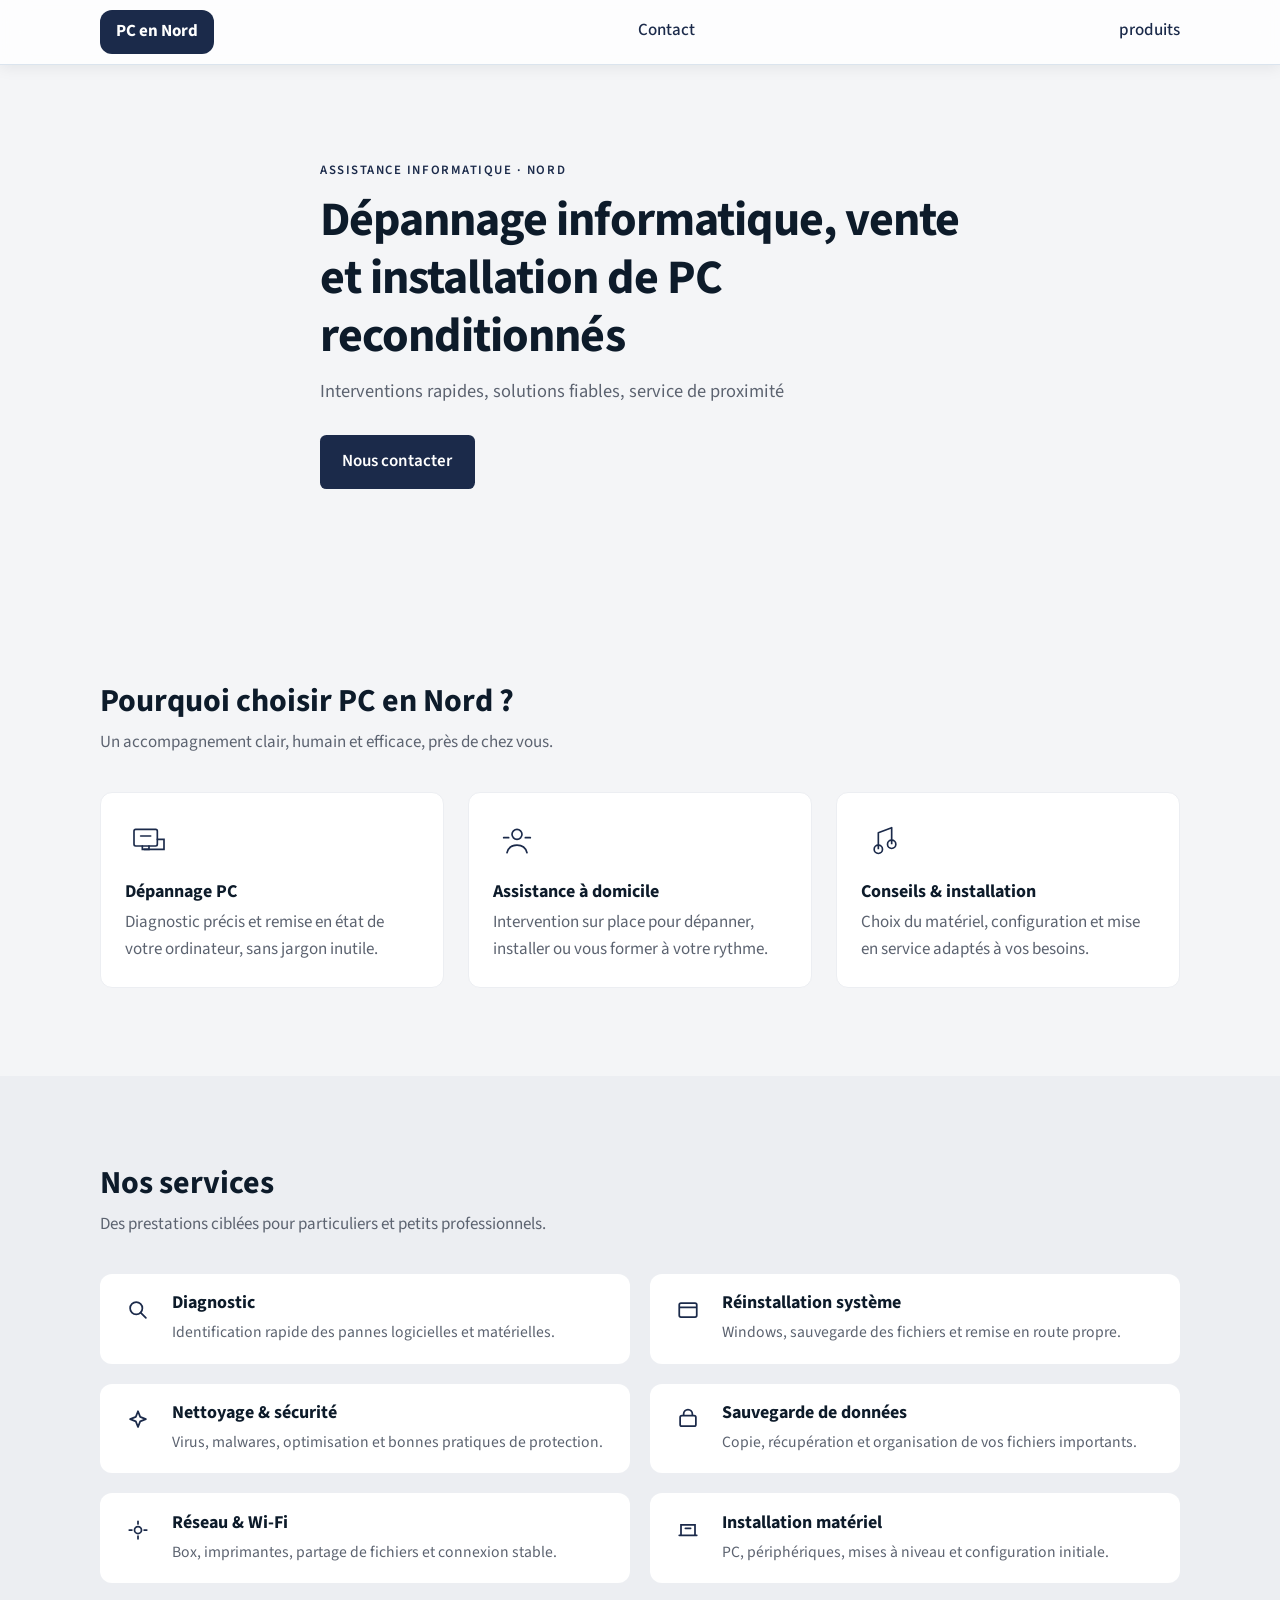
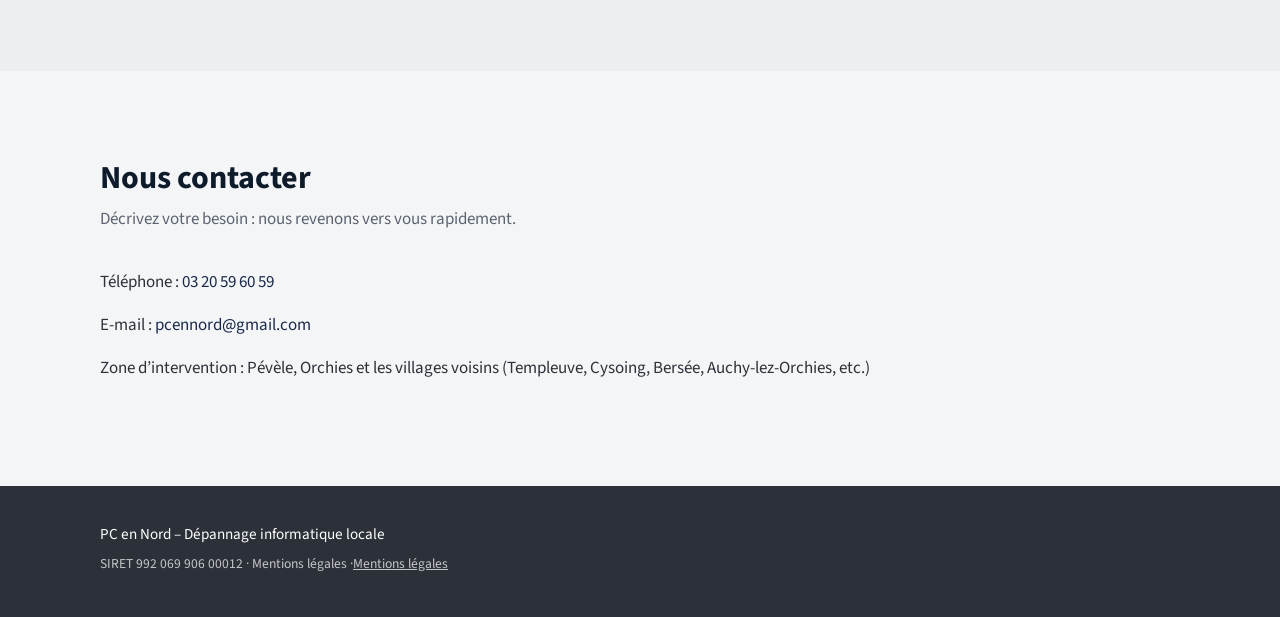
==== commit 07e19768: "Ajout des mentions légales" ====
--- a/index.html
+++ b/index.html
@@ -169,7 +169,7 @@
     <footer class="site-footer">
         <div class="container">
             <p>PC en Nord – Dépannage informatique locale</p>
-            <p class="footer__mentions">SIRET 992 069 906 00012 · Mentions légales · © 2026 PC en Nord</p>
+            <p class="footer__mentions">SIRET 992 069 906 00012 · Mentions légales ·<a href="mentions-legales.html">Mentions légales</a></p>
         </div>
     </footer>
 </body>
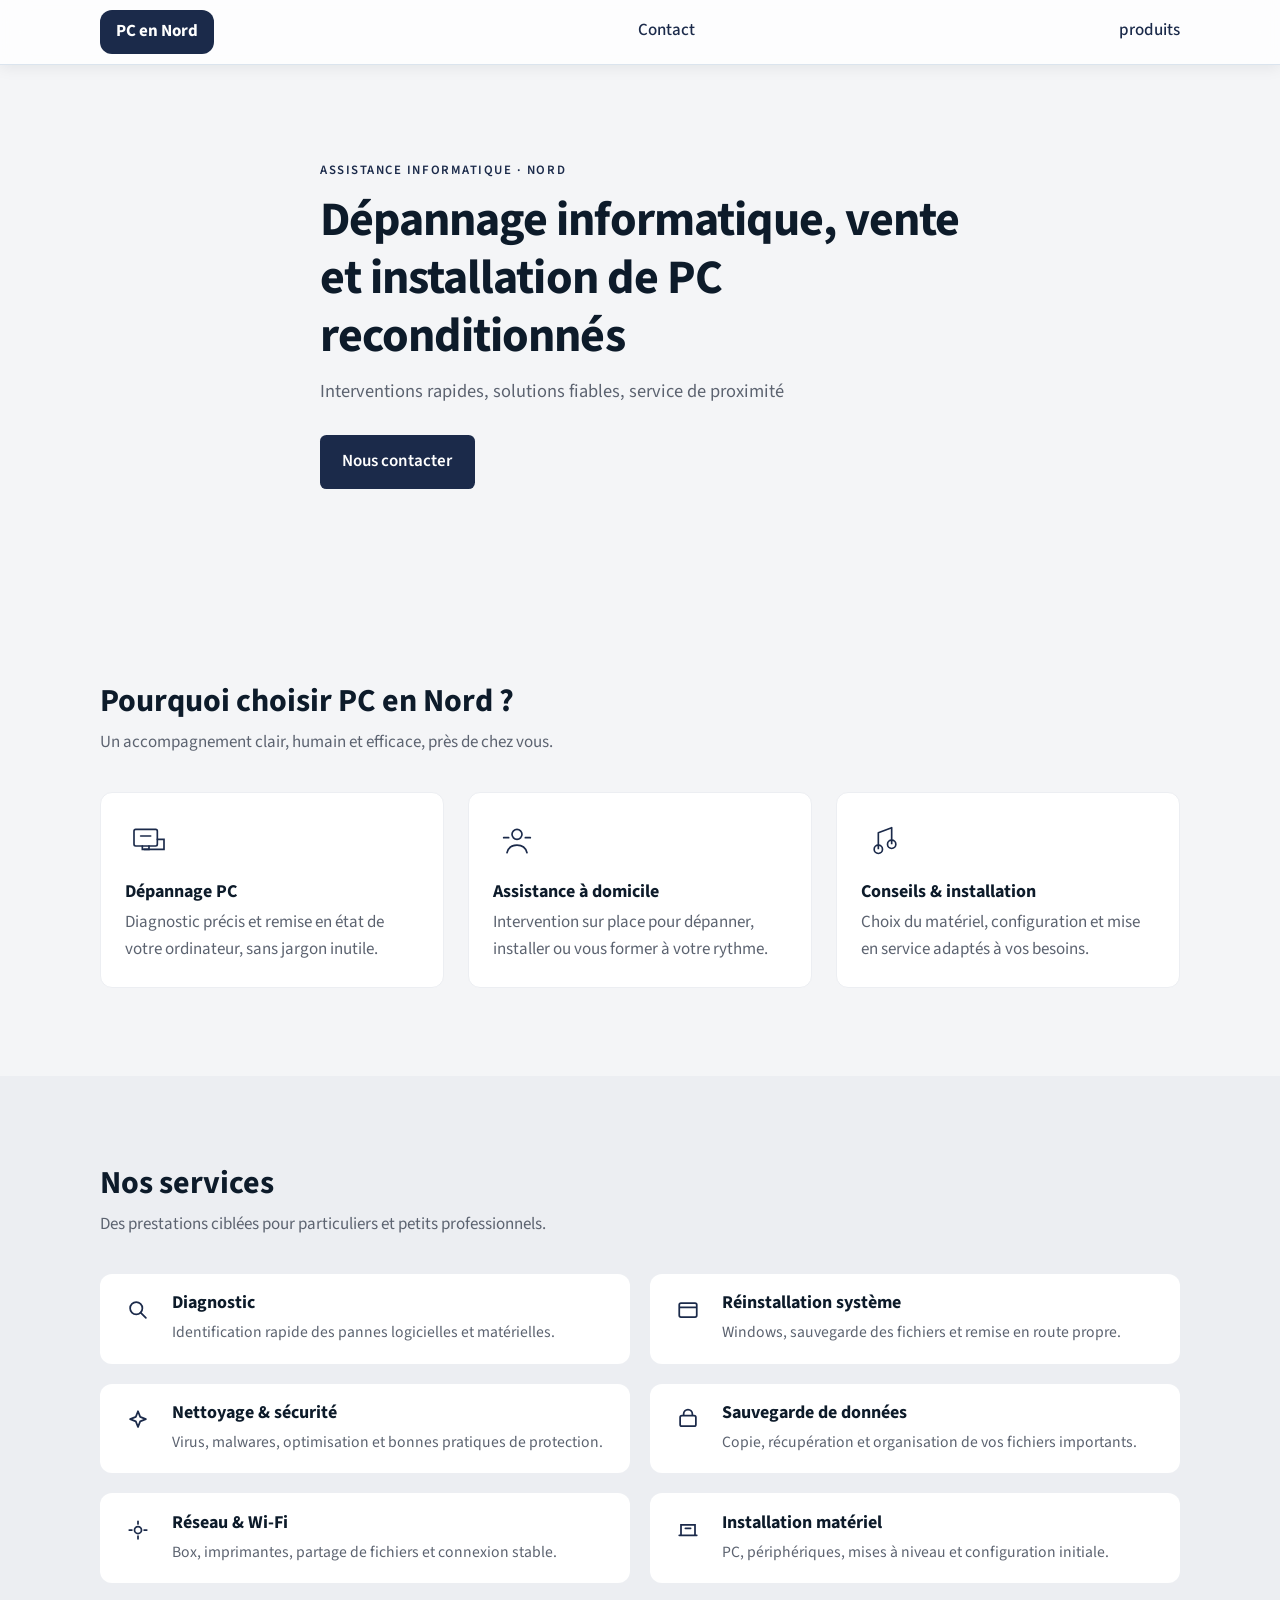
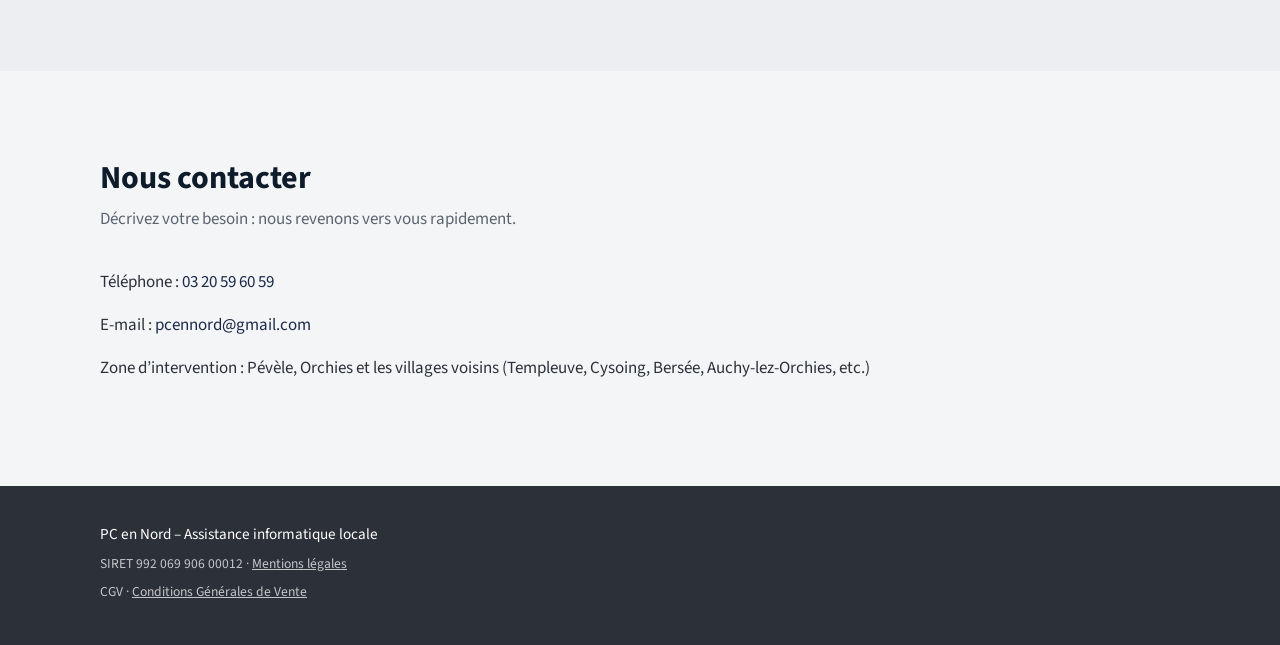
==== commit 01e0cc74: "Ajout d'un lien vers le CGV dans le footer" ====
--- a/index.html
+++ b/index.html
@@ -168,8 +168,9 @@
 
     <footer class="site-footer">
         <div class="container">
-            <p>PC en Nord – Dépannage informatique locale</p>
-            <p class="footer__mentions">SIRET 992 069 906 00012 · Mentions légales ·<a href="mentions-legales.html">Mentions légales</a></p>
+            <p>PC en Nord – Assistance informatique locale</p>
+            <p class="footer__mentions">SIRET 992 069 906 00012 · <a href="mentions-legales.html">Mentions légales</a></p>
+            <p class="footer__mentions">CGV · <a href="cgv.html">Conditions Générales de Vente</a></p>
         </div>
     </footer>
 </body>
